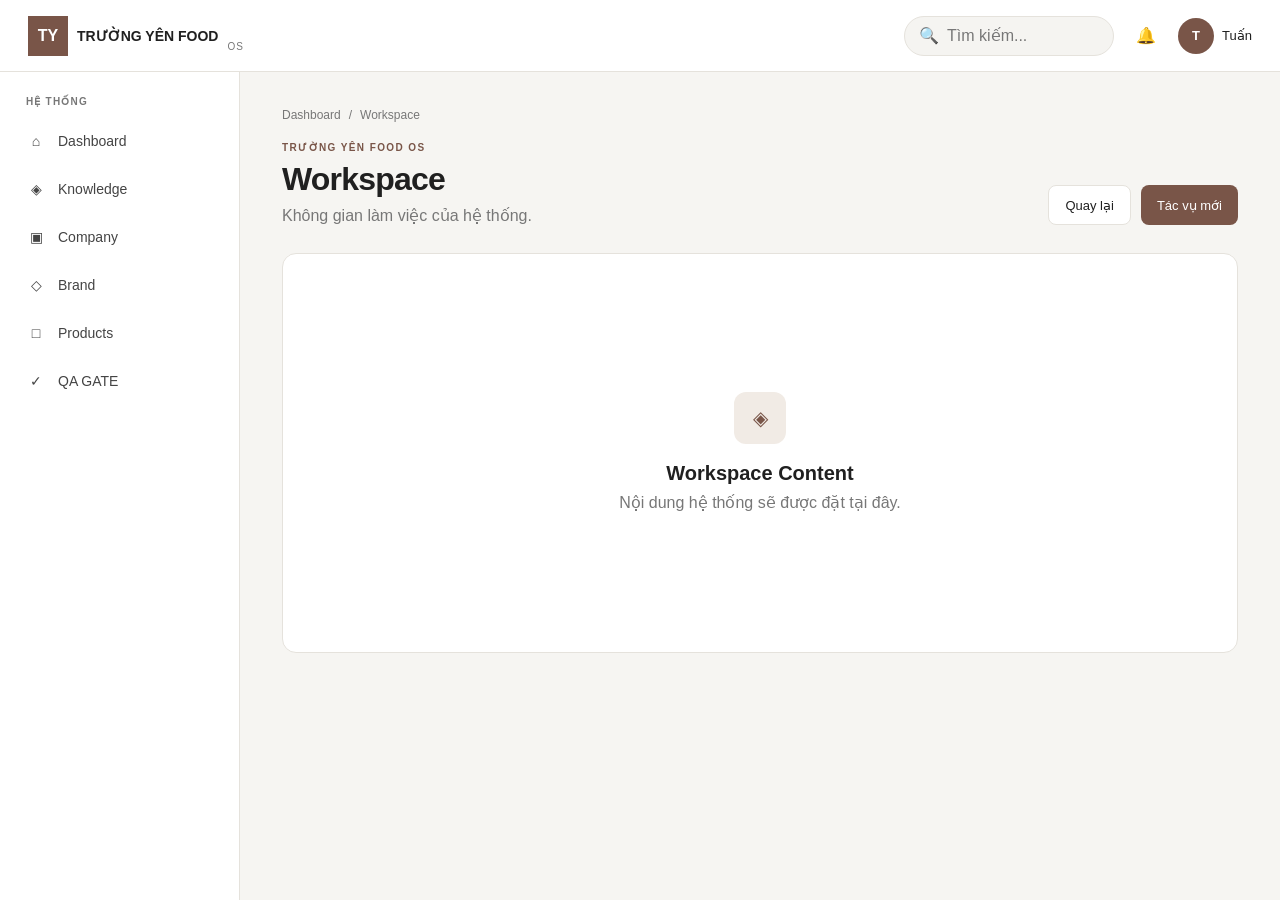
==== app/layouts/workspace.html @ 5e29349e "feat: establish TRUONG YEN FOOD OS workspace v1" ====
<!DOCTYPE html>
<html lang="vi">

<head>

    <meta charset="UTF-8">

    <meta
        name="viewport"
        content="width=device-width, initial-scale=1.0"
    >

    <title>Workspace — TRƯỜNG YÊN FOOD OS</title>

    <link rel="stylesheet" href="../app.css">
    <link rel="stylesheet" href="../components/workspace.css">

</head>


<body>

    <div class="workspace-shell">


        <!-- =========================================
             HEADER
             ========================================= -->

        <header class="workspace-header">

            <a
                href="../index.html"
                class="workspace-brand"
            >

                <span class="workspace-brand-mark">
                    TY
                </span>

                <span class="workspace-brand-name">
                    TRƯỜNG YÊN FOOD
                </span>

                <span class="workspace-brand-os">
                    OS
                </span>

            </a>


            <div class="workspace-header-actions">

                <button
                    class="workspace-search"
                    type="button"
                >
                    🔍
                    <span>Tìm kiếm...</span>
                </button>


                <button
                    class="workspace-notification"
                    type="button"
                    aria-label="Thông báo"
                >
                    🔔
                </button>


                <div class="workspace-user">

                    <span class="workspace-avatar">
                        T
                    </span>

                    <span>
                        Tuấn
                    </span>

                </div>

            </div>

        </header>



        <!-- =========================================
             BODY
             ========================================= -->

        <div class="workspace-body">


            <!-- =====================================
                 SIDEBAR
                 ===================================== -->

            <aside class="workspace-sidebar">

                <div class="workspace-sidebar-title">
                    HỆ THỐNG
                </div>


                <!-- DASHBOARD -->

                <a
                    href="../index.html"
                    class="workspace-nav-item"
                >

                    <span>
                        ⌂
                    </span>

                    <span>
                        Dashboard
                    </span>

                </a>


                <!-- KNOWLEDGE -->

                <a
                    href="knowledge.html"
                    class="workspace-nav-item"
                >

                    <span>
                        ◈
                    </span>

                    <span>
                        Knowledge
                    </span>

                </a>


                <!-- COMPANY -->

                <a
                    href="company.html"
                    class="workspace-nav-item"
                >

                    <span>
                        ▣
                    </span>

                    <span>
                        Company
                    </span>

                </a>


                <!-- BRAND -->

                <a
                    href="brand.html"
                    class="workspace-nav-item"
                >

                    <span>
                        ◇
                    </span>

                    <span>
                        Brand
                    </span>

                </a>


                <!-- PRODUCTS -->

                <a
                    href="products.html"
                    class="workspace-nav-item"
                >

                    <span>
                        □
                    </span>

                    <span>
                        Products
                    </span>

                </a>


                <!-- QA GATE -->

                <a
                    href="qa.html"
                    class="workspace-nav-item"
                >

                    <span>
                        ✓
                    </span>

                    <span>
                        QA GATE
                    </span>

                </a>


            </aside>



            <!-- =====================================
                 MAIN
                 ===================================== -->

            <main class="workspace-main">

                <div class="workspace-container">


                    <!-- =================================
                         BREADCRUMB
                         ================================= -->

                    <div class="workspace-breadcrumb">

                        <a
                            href="../index.html"
                        >
                            Dashboard
                        </a>

                        <span>
                            /
                        </span>

                        <span>
                            Workspace
                        </span>

                    </div>



                    <!-- =================================
                         PAGE HEADER
                         ================================= -->

                    <header class="workspace-page-header">

                        <div>

                            <span class="workspace-eyebrow">
                                TRƯỜNG YÊN FOOD OS
                            </span>


                            <h1>
                                Workspace
                            </h1>


                            <p>
                                Không gian làm việc của hệ thống.
                            </p>

                        </div>


                        <div class="workspace-actions">

                            <button
                                class="workspace-action secondary"
                                type="button"
                            >
                                Quay lại
                            </button>


                            <button
                                class="workspace-action primary"
                                type="button"
                            >
                                Tác vụ mới
                            </button>

                        </div>

                    </header>



                    <!-- =================================
                         CONTENT
                         ================================= -->

                    <section class="workspace-content">

                        <div class="workspace-placeholder">

                            <span class="workspace-placeholder-icon">
                                ◈
                            </span>


                            <h2>
                                Workspace Content
                            </h2>


                            <p>
                                Nội dung hệ thống sẽ được đặt tại đây.
                            </p>

                        </div>

                    </section>


                </div>

            </main>


        </div>

    </div>


</body>

</html>
---- app/app.css ----
:root {
    --brand: #795548;
    --brand-dark: #5d4037;

    --background: #f6f5f2;
    --surface: #ffffff;

    --text: #202020;
    --muted: #777777;

    --border: #e5e2dc;

    --sidebar-width: 240px;
    --header-height: 72px;
}

* {
    box-sizing: border-box;
}

html,
body {
    margin: 0;
    padding: 0;
    width: 100%;
    min-height: 100%;
    font-family:
        Inter,
        "Segoe UI",
        Arial,
        sans-serif;
    color: var(--text);
    background: var(--background);
}

button,
a {
    font: inherit;
}

button {
    border: 0;
    background: none;
}

a {
    text-decoration: none;
    color: inherit;
}


/* APP */

.app-shell {
    min-height: 100vh;
}


/* HEADER */

.app-header {
    height: var(--header-height);

    display: flex;
    align-items: center;

    padding: 0 28px;

    background: var(--surface);
    border-bottom: 1px solid var(--border);

    position: sticky;
    top: 0;
    z-index: 10;
}


/* BRAND */

.brand {
    width: 280px;

    display: flex;
    align-items: center;
    gap: 12px;
}

.brand-mark {
    width: 40px;
    height: 40px;

    display: grid;
    place-items: center;

    background: var(--brand);
    color: white;

    font-weight: 700;
    letter-spacing: -1px;
}

.brand-text {
    display: flex;
    flex-direction: column;

    line-height: 1.1;
}

.brand-text strong {
    font-size: 14px;
}

.brand-text span {
    font-size: 11px;
    color: var(--muted);
    letter-spacing: 2px;
}


/* TOP NAVIGATION */

.top-navigation {
    display: flex;
    align-items: center;
    gap: 30px;

    flex: 1;
}

.top-navigation a {
    font-size: 14px;
    color: #444;

    padding: 26px 0;
}

.top-navigation a:hover {
    color: var(--brand);
}


/* HEADER ACTIONS */

.header-actions {
    display: flex;
    align-items: center;
    gap: 12px;
}

.search-button {
    height: 40px;
    min-width: 210px;

    display: flex;
    align-items: center;
    gap: 8px;

    padding: 0 14px;

    background: #f5f4f1;
    border: 1px solid var(--border);
    border-radius: 20px;

    color: var(--muted);

    cursor: pointer;
}

.icon-button {
    width: 40px;
    height: 40px;

    cursor: pointer;
}

.user-button {
    display: flex;
    align-items: center;
    gap: 8px;

    cursor: pointer;
}

.avatar {
    width: 36px;
    height: 36px;

    display: grid;
    place-items: center;

    border-radius: 50%;

    background: var(--brand);
    color: white;

    font-weight: 600;
}


/* BODY */

.app-body {
    display: flex;
    min-height: calc(100vh - var(--header-height));
}


/* SIDEBAR */

.sidebar {
    width: var(--sidebar-width);

    flex-shrink: 0;

    background: var(--surface);

    border-right: 1px solid var(--border);

    padding: 24px 14px;
}

.sidebar-title {
    padding: 0 12px 12px;

    font-size: 10px;
    font-weight: 700;

    color: var(--muted);

    letter-spacing: 1.2px;
}

.sidebar-item {
    display: flex;
    align-items: center;
    gap: 12px;

    height: 44px;

    padding: 0 12px;

    margin-bottom: 4px;

    border-radius: 8px;

    font-size: 14px;

    color: #444;

    transition: 0.15s ease;
}

.sidebar-item span:first-child {
    width: 20px;
    text-align: center;
}

.sidebar-item:hover {
    background: #f4f1ed;
}

.sidebar-item.active {
    background: var(--brand);
    color: white;
}


/* MAIN */

.main-content {
    flex: 1;

    min-width: 0;

    padding: 36px 42px;
}

.workspace {
    max-width: 1280px;
    margin: 0 auto;
}

.workspace-breadcrumb {
    display: flex;
    gap: 8px;

    margin-bottom: 20px;

    font-size: 12px;
    color: var(--muted);
}

.workspace-heading {
    margin-bottom: 28px;
}

.workspace-heading h1 {
    margin: 0 0 8px;

    font-size: 32px;
    font-weight: 600;
    letter-spacing: -0.8px;
}

.workspace-heading p {
    margin: 0;

    color: var(--muted);
}


/* WELCOME */

.welcome-card {
    min-height: 280px;

    display: flex;
    align-items: center;

    padding: 48px;

    background:
        linear-gradient(
            135deg,
            #f1ebe4,
            #ffffff
        );

    border: 1px solid var(--border);
    border-radius: 18px;
}

.eyebrow {
    font-size: 11px;
    font-weight: 700;

    letter-spacing: 1.4px;

    color: var(--brand);
}

.welcome-card h2 {
    margin: 16px 0;

    font-size: 36px;
    line-height: 1.15;

    font-weight: 600;

    letter-spacing: -1px;
}

.welcome-card p {
    max-width: 580px;

    margin: 0;

    color: var(--muted);

    line-height: 1.6;
}


/* PLACEHOLDER */

.placeholder-section {
    margin-top: 24px;

    padding: 28px;

    background: var(--surface);

    border: 1px solid var(--border);
    border-radius: 14px;
}

.placeholder-section h2 {
    margin-top: 0;
}

.placeholder-section p {
    color: var(--muted);
}


/* RESPONSIVE */

@media (max-width: 900px) {

    .top-navigation {
        display: none;
    }

    .brand {
        width: auto;
        flex: 1;
    }

    .search-button {
        min-width: 40px;
        width: 40px;
        padding: 0;
        justify-content: center;
    }

    .search-button span {
        display: none;
    }

    .sidebar {
        width: 72px;
    }

    .sidebar-title {
        display: none;
    }

    .sidebar-item {
        justify-content: center;
    }

    .sidebar-item span:last-child {
        display: none;
    }

    .main-content {
        padding: 28px 20px;
    }
}


@media (max-width: 600px) {

    .app-header {
        padding: 0 16px;
    }

    .user-button > span:last-child {
        display: none;
    }

    .sidebar {
        display: none;
    }

    .main-content {
        padding: 20px 16px;
    }

    .welcome-card {
        padding: 28px;
    }

    .welcome-card h2 {
        font-size: 28px;
    }
}
/* DASHBOARD */

.section-eyebrow {
    display: block;

    margin-bottom: 6px;

    font-size: 10px;
    font-weight: 700;

    letter-spacing: 1.4px;

    color: var(--brand);
}

.section-heading {
    display: flex;
    align-items: end;
    justify-content: space-between;

    margin-bottom: 18px;
}

.section-heading h2,
.panel-heading h2 {
    margin: 0;

    font-size: 20px;
    font-weight: 600;
}

.section-note {
    font-size: 12px;
    color: var(--muted);
}


/* QUICK ACCESS */

.quick-access {
    margin-top: 32px;
}

.quick-grid {
    display: grid;

    grid-template-columns: repeat(4, 1fr);

    gap: 14px;
}

.quick-card {
    min-height: 140px;

    display: flex;
    flex-direction: column;

    padding: 22px;

    background: var(--surface);

    border: 1px solid var(--border);
    border-radius: 14px;

    transition:
        transform 0.15s ease,
        box-shadow 0.15s ease,
        border-color 0.15s ease;
}

.quick-card:hover {
    transform: translateY(-2px);

    border-color: var(--brand);

    box-shadow: 0 8px 24px rgba(0, 0, 0, 0.06);
}

.quick-icon {
    width: 34px;
    height: 34px;

    display: grid;
    place-items: center;

    margin-bottom: 18px;

    background: #f1ebe5;

    border-radius: 9px;

    color: var(--brand);
}

.quick-card strong {
    margin-bottom: 6px;

    font-size: 15px;
}

.quick-card > span:last-child {
    font-size: 12px;
    color: var(--muted);
}


/* DASHBOARD GRID */

.dashboard-grid {
    display: grid;

    grid-template-columns: 1fr 1fr;

    gap: 18px;

    margin-top: 32px;
}

.dashboard-panel {
    padding: 24px;

    background: var(--surface);

    border: 1px solid var(--border);
    border-radius: 14px;
}

.panel-heading {
    margin-bottom: 20px;
}


/* STATUS */

.status-row {
    display: flex;
    align-items: center;
    justify-content: space-between;

    padding: 13px 0;

    border-bottom: 1px solid var(--border);

    font-size: 13px;
}

.status-row:last-child {
    border-bottom: 0;
}

.status {
    position: relative;

    padding-left: 14px;

    font-size: 11px;
    font-weight: 600;
}

.status::before {
    content: "";

    position: absolute;

    left: 0;
    top: 50%;

    width: 6px;
    height: 6px;

    transform: translateY(-50%);

    border-radius: 50%;

    background: currentColor;
}

.healthy {
    color: #4d7c59;
}

.review {
    color: #a06b36;
}


/* ACTIVITY */

.activity-list {
    display: flex;
    flex-direction: column;
}

.activity-item {
    display: flex;
    flex-direction: column;
    gap: 5px;

    padding: 13px 0;

    border-bottom: 1px solid var(--border);
}

.activity-item:last-child {
    border-bottom: 0;
}

.activity-item strong {
    font-size: 13px;
}

.activity-item span {
    font-size: 12px;
    color: var(--muted);
}


/* MODULES */

.modules-section {
    margin-top: 32px;
}

.module-grid {
    display: grid;

    grid-template-columns: repeat(4, 1fr);

    gap: 12px;
}

.module-card {
    display: flex;
    flex-direction: column;
    gap: 5px;

    padding: 18px;

    background: var(--surface);

    border: 1px solid var(--border);
    border-radius: 12px;

    transition: 0.15s ease;
}

.module-card:hover {
    border-color: var(--brand);
}

.module-card strong {
    font-size: 13px;
}

.module-card span {
    font-size: 11px;
    color: var(--muted);
}


/* DASHBOARD RESPONSIVE */

@media (max-width: 1000px) {

    .quick-grid {
        grid-template-columns: repeat(2, 1fr);
    }

    .module-grid {
        grid-template-columns: repeat(2, 1fr);
    }
}

@media (max-width: 700px) {

    .dashboard-grid {
        grid-template-columns: 1fr;
    }

    .quick-grid {
        grid-template-columns: 1fr;
    }

    .module-grid {
        grid-template-columns: 1fr 1fr;
    }
}
---- app/components/workspace.css ----
/* =========================================
   TRƯỜNG YÊN FOOD OS
   WORKSPACE SHELL
   ========================================= */

.workspace-shell {
    min-height: 100vh;
    background: var(--background);
}


/* HEADER */

.workspace-header {
    height: var(--header-height);

    display: flex;
    align-items: center;
    justify-content: space-between;

    padding: 0 28px;

    background: var(--surface);

    border-bottom: 1px solid var(--border);

    position: sticky;
    top: 0;

    z-index: 20;
}


/* BRAND */

.workspace-brand {
    display: flex;
    align-items: center;
    gap: 9px;

    color: var(--text);
}

.workspace-brand-mark {
    width: 40px;
    height: 40px;

    display: grid;
    place-items: center;

    background: var(--brand);

    color: white;

    font-weight: 700;
}

.workspace-brand-name {
    font-size: 14px;
    font-weight: 700;
}

.workspace-brand-os {
    align-self: flex-end;

    margin-bottom: 4px;

    font-size: 10px;
    letter-spacing: 1px;

    color: var(--muted);
}


/* HEADER ACTIONS */

.workspace-header-actions {
    display: flex;
    align-items: center;

    gap: 12px;
}

.workspace-search {
    height: 40px;
    min-width: 210px;

    display: flex;
    align-items: center;
    gap: 8px;

    padding: 0 14px;

    background: #f5f4f1;

    border: 1px solid var(--border);

    border-radius: 20px;

    color: var(--muted);

    cursor: pointer;
}

.workspace-notification {
    width: 40px;
    height: 40px;

    cursor: pointer;
}

.workspace-user {
    display: flex;
    align-items: center;
    gap: 8px;

    font-size: 13px;
}

.workspace-avatar {
    width: 36px;
    height: 36px;

    display: grid;
    place-items: center;

    border-radius: 50%;

    background: var(--brand);

    color: white;

    font-weight: 600;
}


/* BODY */

.workspace-body {
    display: flex;

    min-height:
        calc(100vh - var(--header-height));
}


/* SIDEBAR */

.workspace-sidebar {
    width: var(--sidebar-width);

    flex-shrink: 0;

    padding: 24px 14px;

    background: var(--surface);

    border-right: 1px solid var(--border);
}

.workspace-sidebar-title {
    padding: 0 12px 12px;

    font-size: 10px;
    font-weight: 700;

    letter-spacing: 1.2px;

    color: var(--muted);
}

.workspace-nav-item {
    height: 44px;

    display: flex;
    align-items: center;

    gap: 12px;

    padding: 0 12px;

    margin-bottom: 4px;

    border-radius: 8px;

    font-size: 14px;

    color: #444;

    transition: 0.15s ease;
}

.workspace-nav-item span:first-child {
    width: 20px;

    text-align: center;
}

.workspace-nav-item:hover {
    background: #f4f1ed;
}

.workspace-nav-item.active {
    background: var(--brand);

    color: white;
}


/* MAIN */

.workspace-main {
    flex: 1;

    min-width: 0;

    padding: 36px 42px;
}

.workspace-container {
    max-width: 1280px;

    margin: 0 auto;
}


/* BREADCRUMB */

.workspace-breadcrumb {
    display: flex;
    align-items: center;

    gap: 8px;

    margin-bottom: 20px;

    font-size: 12px;

    color: var(--muted);
}

.workspace-breadcrumb a:hover {
    color: var(--brand);
}


/* PAGE HEADER */

.workspace-page-header {
    display: flex;
    align-items: flex-end;
    justify-content: space-between;

    gap: 30px;

    margin-bottom: 28px;
}

.workspace-eyebrow {
    display: block;

    margin-bottom: 8px;

    font-size: 10px;
    font-weight: 700;

    letter-spacing: 1.4px;

    color: var(--brand);
}

.workspace-page-header h1 {
    margin: 0 0 8px;

    font-size: 32px;
    font-weight: 600;

    letter-spacing: -0.8px;
}

.workspace-page-header p {
    margin: 0;

    color: var(--muted);
}


/* ACTIONS */

.workspace-actions {
    display: flex;

    gap: 10px;
}

.workspace-action {
    height: 40px;

    padding: 0 16px;

    border-radius: 8px;

    font-size: 13px;

    cursor: pointer;
}

.workspace-action.secondary {
    background: var(--surface);

    border: 1px solid var(--border);

    color: var(--text);
}

.workspace-action.primary {
    background: var(--brand);

    color: white;
}

.workspace-action:hover {
    opacity: 0.9;
}


/* CONTENT */

.workspace-content {
    min-height: 400px;

    padding: 28px;

    background: var(--surface);

    border: 1px solid var(--border);

    border-radius: 14px;
}

.workspace-placeholder {
    min-height: 340px;

    display: flex;
    flex-direction: column;

    align-items: center;
    justify-content: center;

    text-align: center;
}

.workspace-placeholder-icon {
    width: 52px;
    height: 52px;

    display: grid;
    place-items: center;

    margin-bottom: 18px;

    background: #f1ebe5;

    border-radius: 12px;

    color: var(--brand);

    font-size: 20px;
}

.workspace-placeholder h2 {
    margin: 0 0 8px;

    font-size: 20px;
}

.workspace-placeholder p {
    margin: 0;

    color: var(--muted);
}


/* RESPONSIVE */

@media (max-width: 900px) {

    .workspace-sidebar {
        width: 72px;
    }

    .workspace-sidebar-title {
        display: none;
    }

    .workspace-nav-item {
        justify-content: center;
    }

    .workspace-nav-item span:last-child {
        display: none;
    }

    .workspace-main {
        padding: 28px 20px;
    }
}


@media (max-width: 700px) {

    .workspace-header {
        padding: 0 16px;
    }

    .workspace-search {
        min-width: 40px;
        width: 40px;

        padding: 0;

        justify-content: center;
    }

    .workspace-search span {
        display: none;
    }

    .workspace-page-header {
        align-items: flex-start;

        flex-direction: column;
    }

    .workspace-sidebar {
        display: none;
    }

    .workspace-main {
        padding: 20px 16px;
    }

    .workspace-content {
        padding: 20px;
    }
}
/* =========================================
   KNOWLEDGE WORKSPACE
   ========================================= */

.knowledge-overview {
    display: flex;
    flex-direction: column;
    gap: 34px;
}


/* INTRO */

.knowledge-intro {
    max-width: 760px;
}

.knowledge-intro h2 {
    margin: 0 0 10px;

    font-size: 26px;
    font-weight: 600;

    letter-spacing: -0.5px;
}

.knowledge-intro p {
    margin: 0;

    color: var(--muted);

    line-height: 1.7;
}


/* SEARCH */

.knowledge-search {
    height: 48px;

    display: flex;
    align-items: center;

    gap: 10px;

    padding: 0 14px;

    background: #f8f7f4;

    border: 1px solid var(--border);

    border-radius: 10px;
}

.knowledge-search-icon {
    font-size: 15px;
}

.knowledge-search input {
    flex: 1;

    min-width: 0;

    border: 0;
    outline: 0;

    background: transparent;

    font-family: inherit;
    font-size: 14px;

    color: var(--text);
}

.knowledge-search input::placeholder {
    color: var(--muted);
}

.knowledge-search-shortcut {
    padding: 4px 7px;

    border: 1px solid var(--border);

    border-radius: 5px;

    background: white;

    color: var(--muted);

    font-size: 10px;
}


/* SECTION */

.knowledge-section {
    display: flex;
    flex-direction: column;

    gap: 16px;
}

.knowledge-section-heading {
    display: flex;
    align-items: center;
    justify-content: space-between;
}

.section-eyebrow {
    display: block;

    margin-bottom: 5px;

    font-size: 9px;
    font-weight: 700;

    letter-spacing: 1.2px;

    color: var(--brand);
}

.knowledge-section-heading h3 {
    margin: 0;

    font-size: 18px;
    font-weight: 600;
}


/* CORE KNOWLEDGE GRID */

.knowledge-grid {
    display: grid;

    grid-template-columns:
        repeat(4, minmax(0, 1fr));

    gap: 12px;
}

.knowledge-card {
    min-height: 150px;

    display: flex;
    flex-direction: column;

    padding: 20px;

    background: var(--surface);

    border: 1px solid var(--border);

    border-radius: 12px;

    color: var(--text);

    transition:
        transform 0.15s ease,
        border-color 0.15s ease,
        box-shadow 0.15s ease;
}

.knowledge-card:hover {
    transform: translateY(-2px);

    border-color: var(--brand);

    box-shadow:
        0 8px 24px rgba(0, 0, 0, 0.06);
}

.knowledge-card-icon {
    width: 38px;
    height: 38px;

    display: grid;
    place-items: center;

    margin-bottom: 18px;

    border-radius: 9px;

    background: #f2ece6;

    color: var(--brand);

    font-size: 16px;
}

.knowledge-card strong {
    margin-bottom: 7px;

    font-size: 14px;
}

.knowledge-card > span:last-child {
    color: var(--muted);

    font-size: 12px;

    line-height: 1.5;
}


/* SYSTEM KNOWLEDGE */

.knowledge-list {
    display: grid;

    grid-template-columns:
        repeat(3, minmax(0, 1fr));

    gap: 12px;
}

.knowledge-list-item {
    display: flex;
    flex-direction: column;

    gap: 7px;

    padding: 18px 20px;

    background: var(--surface);

    border: 1px solid var(--border);

    border-radius: 10px;

    color: var(--text);

    transition:
        border-color 0.15s ease,
        background 0.15s ease;
}

.knowledge-list-item:hover {
    border-color: var(--brand);

    background: #fcfaf8;
}

.knowledge-list-item strong {
    font-size: 13px;
}

.knowledge-list-item span {
    color: var(--muted);

    font-size: 11px;

    line-height: 1.5;
}


/* RESPONSIVE */

@media (max-width: 1000px) {

    .knowledge-grid {
        grid-template-columns:
            repeat(2, minmax(0, 1fr));
    }

    .knowledge-list {
        grid-template-columns:
            1fr;
    }
}


@media (max-width: 600px) {

    .knowledge-grid {
        grid-template-columns:
            1fr;
    }

    .knowledge-intro h2 {
        font-size: 22px;
    }

    .knowledge-search-shortcut {
        display: none;
    }

}
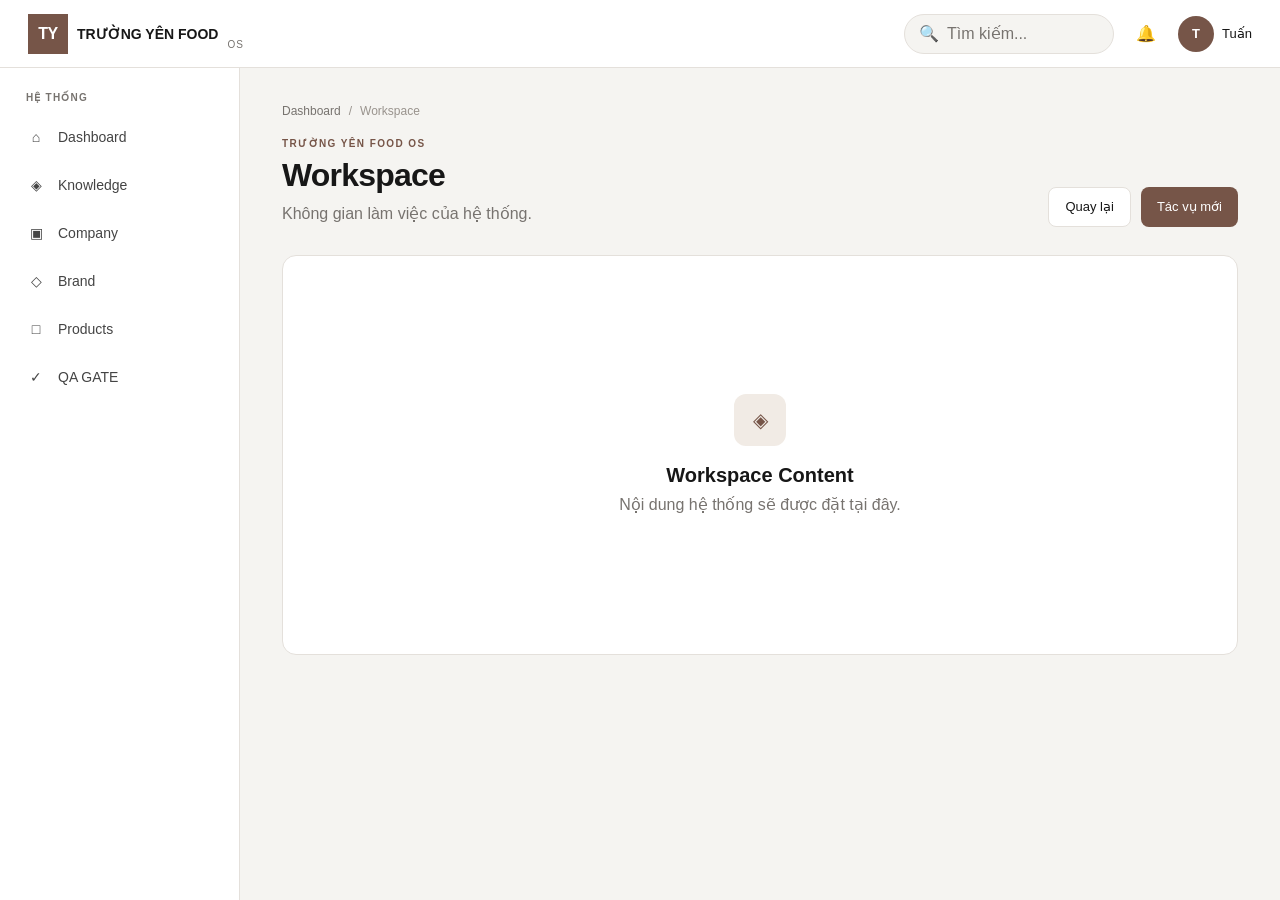
==== commit eb55739d: "feat: add navigation context v1" ====
--- a/app/layouts/workspace.html
+++ b/app/layouts/workspace.html
@@ -32,6 +32,7 @@
             <a
                 href="../index.html"
                 class="workspace-brand"
+                data-nav-home
             >
 
                 <span class="workspace-brand-mark">
@@ -54,9 +55,15 @@
                 <button
                     class="workspace-search"
                     type="button"
-                >
+                    aria-label="Tìm kiếm"
+                >
+
                     🔍
-                    <span>Tìm kiếm...</span>
+
+                    <span>
+                        Tìm kiếm...
+                    </span>
+
                 </button>
 
 
@@ -65,7 +72,9 @@
                     type="button"
                     aria-label="Thông báo"
                 >
+
                     🔔
+
                 </button>
 
 
@@ -98,7 +107,10 @@
                  SIDEBAR
                  ===================================== -->
 
-            <aside class="workspace-sidebar">
+            <aside
+                class="workspace-sidebar"
+                aria-label="Điều hướng hệ thống"
+            >
 
                 <div class="workspace-sidebar-title">
                     HỆ THỐNG
@@ -110,6 +122,7 @@
                 <a
                     href="../index.html"
                     class="workspace-nav-item"
+                    data-workspace="dashboard"
                 >
 
                     <span>
@@ -128,6 +141,7 @@
                 <a
                     href="knowledge.html"
                     class="workspace-nav-item"
+                    data-workspace="knowledge"
                 >
 
                     <span>
@@ -146,6 +160,7 @@
                 <a
                     href="company.html"
                     class="workspace-nav-item"
+                    data-workspace="company"
                 >
 
                     <span>
@@ -164,6 +179,7 @@
                 <a
                     href="brand.html"
                     class="workspace-nav-item"
+                    data-workspace="brand"
                 >
 
                     <span>
@@ -182,6 +198,7 @@
                 <a
                     href="products.html"
                     class="workspace-nav-item"
+                    data-workspace="products"
                 >
 
                     <span>
@@ -200,6 +217,7 @@
                 <a
                     href="qa.html"
                     class="workspace-nav-item"
+                    data-workspace="qa"
                 >
 
                     <span>
@@ -230,10 +248,14 @@
                          BREADCRUMB
                          ================================= -->
 
-                    <div class="workspace-breadcrumb">
+                    <nav
+                        class="workspace-breadcrumb"
+                        aria-label="Breadcrumb"
+                    >
 
                         <a
                             href="../index.html"
+                            data-nav-home
                         >
                             Dashboard
                         </a>
@@ -242,11 +264,14 @@
                             /
                         </span>
 
-                        <span>
+                        <span
+                            class="workspace-breadcrumb-current"
+                            data-breadcrumb-current
+                        >
                             Workspace
                         </span>
 
-                    </div>
+                    </nav>
 
 
 
@@ -263,12 +288,16 @@
                             </span>
 
 
-                            <h1>
+                            <h1
+                                data-workspace-title
+                            >
                                 Workspace
                             </h1>
 
 
-                            <p>
+                            <p
+                                data-workspace-description
+                            >
                                 Không gian làm việc của hệ thống.
                             </p>
 
@@ -276,10 +305,12 @@
 
 
                         <div class="workspace-actions">
+
 
                             <button
                                 class="workspace-action secondary"
                                 type="button"
+                                data-nav-back
                             >
                                 Quay lại
                             </button>
@@ -288,10 +319,12 @@
                             <button
                                 class="workspace-action primary"
                                 type="button"
+                                data-new-task
                             >
                                 Tác vụ mới
                             </button>
 
+
                         </div>
 
                     </header>
@@ -302,7 +335,10 @@
                          CONTENT
                          ================================= -->
 
-                    <section class="workspace-content">
+                    <section
+                        class="workspace-content"
+                        data-workspace-content
+                    >
 
                         <div class="workspace-placeholder">
 
--- a/app/app.css
+++ b/app/app.css
@@ -1,40 +1,89 @@
 :root {
-    --brand: #795548;
-    --brand-dark: #5d4037;
-
-    --background: #f6f5f2;
+    /* =====================================================
+       TRƯỜNG YÊN FOOD OS
+       EXPERIENCE UI v1.2
+       ===================================================== */
+
+    --brand: #765548;
+    --brand-dark: #5b4035;
+    --brand-soft: #eee6df;
+    --brand-pale: #f6f1ec;
+
+    --background: #f5f4f1;
     --surface: #ffffff;
-
-    --text: #202020;
-    --muted: #777777;
-
-    --border: #e5e2dc;
+    --surface-soft: #faf9f7;
+
+    --text: #171717;
+    --text-secondary: #3f3f3f;
+    --muted: #77736f;
+    --muted-light: #99938d;
+
+    --border: #e4e0db;
+    --border-soft: #ece8e3;
+
+    --success: #52735c;
+    --warning: #a16f3b;
+    --danger: #9a5148;
 
     --sidebar-width: 240px;
-    --header-height: 72px;
-}
+    --header-height: 68px;
+
+    --radius-sm: 8px;
+    --radius-md: 12px;
+    --radius-lg: 16px;
+    --radius-xl: 20px;
+
+    --shadow-sm:
+        0 1px 2px rgba(35, 29, 24, 0.03);
+
+    --shadow-md:
+        0 8px 24px rgba(35, 29, 24, 0.06);
+
+    --shadow-lg:
+        0 18px 45px rgba(35, 29, 24, 0.08);
+
+    --transition:
+        180ms cubic-bezier(0.2, 0.65, 0.3, 1);
+}
+
+
+/* =====================================================
+   RESET
+   ===================================================== */
 
 * {
     box-sizing: border-box;
 }
 
-html,
+html {
+    width: 100%;
+    min-height: 100%;
+    scroll-behavior: smooth;
+}
+
 body {
     margin: 0;
     padding: 0;
     width: 100%;
     min-height: 100%;
+
     font-family:
         Inter,
         "Segoe UI",
         Arial,
         sans-serif;
+
     color: var(--text);
     background: var(--background);
+
+    -webkit-font-smoothing: antialiased;
+    text-rendering: optimizeLegibility;
 }
 
 button,
-a {
+input,
+textarea,
+select {
     font: inherit;
 }
 
@@ -44,112 +93,194 @@
 }
 
 a {
+    color: inherit;
     text-decoration: none;
-    color: inherit;
-}
-
-
-/* APP */
+}
+
+button,
+a {
+    -webkit-tap-highlight-color: transparent;
+}
+
+
+/* =====================================================
+   FOCUS
+   ===================================================== */
+
+:focus-visible {
+    outline: 2px solid var(--brand);
+    outline-offset: 3px;
+}
+
+
+/* =====================================================
+   APP
+   ===================================================== */
 
 .app-shell {
     min-height: 100vh;
-}
-
-
-/* HEADER */
+    background: var(--background);
+}
+
+
+/* =====================================================
+   HEADER
+   ===================================================== */
 
 .app-header {
-    height: var(--header-height);
-
-    display: flex;
-    align-items: center;
-
-    padding: 0 28px;
-
-    background: var(--surface);
-    border-bottom: 1px solid var(--border);
-
     position: sticky;
     top: 0;
-    z-index: 10;
-}
-
-
-/* BRAND */
+    z-index: 100;
+
+    height: var(--header-height);
+
+    display: flex;
+    align-items: center;
+
+    padding: 0 28px;
+
+    background: rgba(255, 255, 255, 0.96);
+    border-bottom: 1px solid var(--border);
+
+    backdrop-filter: blur(12px);
+    -webkit-backdrop-filter: blur(12px);
+}
+
+
+/* =====================================================
+   BRAND
+   ===================================================== */
 
 .brand {
-    width: 280px;
+    width: 270px;
 
     display: flex;
     align-items: center;
-    gap: 12px;
+    gap: 11px;
+
+    flex-shrink: 0;
 }
 
 .brand-mark {
-    width: 40px;
-    height: 40px;
+    width: 38px;
+    height: 38px;
 
     display: grid;
     place-items: center;
 
     background: var(--brand);
-    color: white;
-
+    color: #ffffff;
+
+    border-radius: 2px;
+
+    font-size: 13px;
     font-weight: 700;
-    letter-spacing: -1px;
+    letter-spacing: -0.7px;
+
+    box-shadow:
+        0 2px 6px rgba(70, 47, 38, 0.12);
 }
 
 .brand-text {
     display: flex;
     flex-direction: column;
 
-    line-height: 1.1;
+    line-height: 1.05;
 }
 
 .brand-text strong {
-    font-size: 14px;
+    font-size: 13px;
+    font-weight: 700;
+    letter-spacing: -0.1px;
 }
 
 .brand-text span {
-    font-size: 11px;
+    margin-top: 4px;
+
+    font-size: 9px;
+    font-weight: 500;
+
     color: var(--muted);
+
     letter-spacing: 2px;
 }
 
 
-/* TOP NAVIGATION */
+/* =====================================================
+   TOP NAVIGATION
+   ===================================================== */
 
 .top-navigation {
+    flex: 1;
+
     display: flex;
     align-items: center;
-    gap: 30px;
-
-    flex: 1;
+    gap: 28px;
+
+    height: 100%;
 }
 
 .top-navigation a {
-    font-size: 14px;
-    color: #444;
-
-    padding: 26px 0;
+    position: relative;
+
+    display: flex;
+    align-items: center;
+
+    height: 100%;
+
+    font-size: 12px;
+    font-weight: 500;
+
+    color: var(--text-secondary);
+
+    transition:
+        color var(--transition);
+}
+
+.top-navigation a::after {
+    content: "";
+
+    position: absolute;
+
+    left: 0;
+    right: 0;
+    bottom: 0;
+
+    height: 2px;
+
+    background: var(--brand);
+
+    transform: scaleX(0);
+    transform-origin: center;
+
+    transition:
+        transform var(--transition);
 }
 
 .top-navigation a:hover {
     color: var(--brand);
 }
 
-
-/* HEADER ACTIONS */
+.top-navigation a:hover::after {
+    transform: scaleX(1);
+}
+
+
+/* =====================================================
+   HEADER ACTIONS
+   ===================================================== */
 
 .header-actions {
     display: flex;
     align-items: center;
-    gap: 12px;
+    gap: 10px;
+
+    flex-shrink: 0;
 }
 
 .search-button {
-    height: 40px;
-    min-width: 210px;
+    height: 38px;
+    min-width: 190px;
 
     display: flex;
     align-items: center;
@@ -157,20 +288,50 @@
 
     padding: 0 14px;
 
-    background: #f5f4f1;
+    background: var(--surface-soft);
     border: 1px solid var(--border);
     border-radius: 20px;
 
     color: var(--muted);
 
+    font-size: 12px;
+
     cursor: pointer;
+
+    transition:
+        border-color var(--transition),
+        background var(--transition),
+        box-shadow var(--transition);
+}
+
+.search-button:hover {
+    background: #ffffff;
+    border-color: #d7d0c9;
+
+    box-shadow: var(--shadow-sm);
 }
 
 .icon-button {
-    width: 40px;
-    height: 40px;
+    width: 38px;
+    height: 38px;
+
+    display: grid;
+    place-items: center;
+
+    color: var(--muted);
+
+    border-radius: 50%;
 
     cursor: pointer;
+
+    transition:
+        background var(--transition),
+        color var(--transition);
+}
+
+.icon-button:hover {
+    background: var(--brand-pale);
+    color: var(--brand);
 }
 
 .user-button {
@@ -178,12 +339,28 @@
     align-items: center;
     gap: 8px;
 
+    padding: 3px 5px 3px 3px;
+
+    color: var(--text-secondary);
+
+    font-size: 12px;
+    font-weight: 500;
+
+    border-radius: 22px;
+
     cursor: pointer;
+
+    transition:
+        background var(--transition);
+}
+
+.user-button:hover {
+    background: var(--brand-pale);
 }
 
 .avatar {
-    width: 36px;
-    height: 36px;
+    width: 34px;
+    height: 34px;
 
     display: grid;
     place-items: center;
@@ -191,13 +368,16 @@
     border-radius: 50%;
 
     background: var(--brand);
-    color: white;
-
-    font-weight: 600;
-}
-
-
-/* BODY */
+    color: #ffffff;
+
+    font-size: 12px;
+    font-weight: 700;
+}
+
+
+/* =====================================================
+   BODY
+   ===================================================== */
 
 .app-body {
     display: flex;
@@ -205,163 +385,269 @@
 }
 
 
-/* SIDEBAR */
+/* =====================================================
+   SIDEBAR
+   ===================================================== */
 
 .sidebar {
     width: var(--sidebar-width);
 
     flex-shrink: 0;
 
-    background: var(--surface);
-
+    padding: 22px 12px;
+
+    background: #ffffff;
     border-right: 1px solid var(--border);
 
-    padding: 24px 14px;
+    position: sticky;
+    top: var(--header-height);
+
+    height: calc(100vh - var(--header-height));
+    overflow-y: auto;
+}
+
+.sidebar-section {
+    width: 100%;
 }
 
 .sidebar-title {
-    padding: 0 12px 12px;
-
-    font-size: 10px;
+    padding: 0 12px 11px;
+
+    font-size: 9px;
     font-weight: 700;
 
+    color: var(--muted-light);
+
+    letter-spacing: 1.4px;
+}
+
+.sidebar-item {
+    position: relative;
+
+    display: flex;
+    align-items: center;
+    gap: 11px;
+
+    height: 42px;
+
+    padding: 0 12px;
+
+    margin-bottom: 3px;
+
+    border-radius: var(--radius-sm);
+
+    color: var(--text-secondary);
+
+    font-size: 12px;
+    font-weight: 500;
+
+    transition:
+        background var(--transition),
+        color var(--transition),
+        transform var(--transition);
+}
+
+.sidebar-item span:first-child {
+    width: 18px;
+
+    display: inline-grid;
+    place-items: center;
+
     color: var(--muted);
 
-    letter-spacing: 1.2px;
-}
-
-.sidebar-item {
-    display: flex;
-    align-items: center;
-    gap: 12px;
-
-    height: 44px;
-
-    padding: 0 12px;
-
-    margin-bottom: 4px;
-
-    border-radius: 8px;
-
-    font-size: 14px;
-
-    color: #444;
-
-    transition: 0.15s ease;
-}
-
-.sidebar-item span:first-child {
-    width: 20px;
-    text-align: center;
+    font-size: 12px;
+
+    transition:
+        color var(--transition);
 }
 
 .sidebar-item:hover {
-    background: #f4f1ed;
+    background: var(--brand-pale);
+    color: var(--brand);
+}
+
+.sidebar-item:hover span:first-child {
+    color: var(--brand);
 }
 
 .sidebar-item.active {
     background: var(--brand);
-    color: white;
-}
-
-
-/* MAIN */
+    color: #ffffff;
+
+    box-shadow:
+        0 4px 12px rgba(118, 85, 72, 0.16);
+}
+
+.sidebar-item.active span:first-child {
+    color: #ffffff;
+}
+
+
+/* =====================================================
+   MAIN
+   ===================================================== */
 
 .main-content {
     flex: 1;
 
     min-width: 0;
 
-    padding: 36px 42px;
+    padding: 34px 42px 60px;
 }
 
 .workspace {
+    width: 100%;
     max-width: 1280px;
+
     margin: 0 auto;
 }
 
+
+/* =====================================================
+   BREADCRUMB
+   ===================================================== */
+
 .workspace-breadcrumb {
     display: flex;
+    align-items: center;
     gap: 8px;
 
-    margin-bottom: 20px;
-
-    font-size: 12px;
+    margin-bottom: 18px;
+
+    font-size: 10px;
     color: var(--muted);
 }
+
+.workspace-breadcrumb span {
+    color: var(--muted-light);
+}
+
+
+/* =====================================================
+   PAGE HEADING
+   ===================================================== */
 
 .workspace-heading {
     margin-bottom: 28px;
 }
 
 .workspace-heading h1 {
-    margin: 0 0 8px;
-
-    font-size: 32px;
-    font-weight: 600;
-    letter-spacing: -0.8px;
+    margin: 0 0 7px;
+
+    font-size: 30px;
+    line-height: 1.15;
+
+    font-weight: 650;
+
+    letter-spacing: -0.9px;
 }
 
 .workspace-heading p {
     margin: 0;
 
     color: var(--muted);
-}
-
-
-/* WELCOME */
+
+    font-size: 13px;
+    line-height: 1.55;
+}
+
+
+/* =====================================================
+   WELCOME / HERO
+   ===================================================== */
 
 .welcome-card {
-    min-height: 280px;
+    position: relative;
+
+    min-height: 260px;
 
     display: flex;
     align-items: center;
 
-    padding: 48px;
+    padding: 46px;
+
+    overflow: hidden;
 
     background:
+        radial-gradient(
+            circle at 90% 15%,
+            rgba(118, 85, 72, 0.08),
+            transparent 34%
+        ),
         linear-gradient(
             135deg,
-            #f1ebe4,
-            #ffffff
+            #f0e9e2 0%,
+            #f8f5f1 48%,
+            #ffffff 100%
         );
 
     border: 1px solid var(--border);
-    border-radius: 18px;
+    border-radius: var(--radius-xl);
+
+    box-shadow: var(--shadow-sm);
+}
+
+.welcome-card::after {
+    content: "";
+
+    position: absolute;
+
+    width: 220px;
+    height: 220px;
+
+    right: -70px;
+    bottom: -90px;
+
+    border: 1px solid rgba(118, 85, 72, 0.08);
+
+    border-radius: 50%;
 }
 
 .eyebrow {
-    font-size: 11px;
-    font-weight: 700;
-
-    letter-spacing: 1.4px;
+    display: inline-block;
+
+    font-size: 9px;
+    font-weight: 750;
+
+    letter-spacing: 1.5px;
 
     color: var(--brand);
 }
 
 .welcome-card h2 {
-    margin: 16px 0;
+    position: relative;
+    z-index: 1;
+
+    margin: 14px 0 14px;
+
+    max-width: 720px;
 
     font-size: 36px;
-    line-height: 1.15;
+    line-height: 1.12;
 
     font-weight: 600;
 
-    letter-spacing: -1px;
+    letter-spacing: -1.3px;
 }
 
 .welcome-card p {
-    max-width: 580px;
+    position: relative;
+    z-index: 1;
+
+    max-width: 620px;
 
     margin: 0;
 
     color: var(--muted);
 
-    line-height: 1.6;
-}
-
-
-/* PLACEHOLDER */
+    font-size: 13px;
+    line-height: 1.65;
+}
+
+
+/* =====================================================
+   PLACEHOLDER
+   ===================================================== */
 
 .placeholder-section {
     margin-top: 24px;
@@ -371,7 +657,9 @@
     background: var(--surface);
 
     border: 1px solid var(--border);
-    border-radius: 14px;
+    border-radius: var(--radius-md);
+
+    box-shadow: var(--shadow-sm);
 }
 
 .placeholder-section h2 {
@@ -383,7 +671,376 @@
 }
 
 
-/* RESPONSIVE */
+/* =====================================================
+   DASHBOARD SECTION LABELS
+   ===================================================== */
+
+.section-eyebrow {
+    display: block;
+
+    margin-bottom: 5px;
+
+    font-size: 9px;
+    font-weight: 750;
+
+    letter-spacing: 1.45px;
+
+    color: var(--brand);
+}
+
+.section-heading {
+    display: flex;
+    align-items: end;
+    justify-content: space-between;
+
+    gap: 20px;
+
+    margin-bottom: 17px;
+}
+
+.section-heading h2,
+.panel-heading h2 {
+    margin: 0;
+
+    font-size: 19px;
+    line-height: 1.25;
+
+    font-weight: 650;
+
+    letter-spacing: -0.3px;
+}
+
+.section-note {
+    font-size: 10px;
+    color: var(--muted);
+}
+
+
+/* =====================================================
+   QUICK ACCESS
+   ===================================================== */
+
+.quick-access {
+    margin-top: 32px;
+}
+
+.quick-grid {
+    display: grid;
+
+    grid-template-columns:
+        repeat(4, minmax(0, 1fr));
+
+    gap: 13px;
+}
+
+.quick-card {
+    min-height: 142px;
+
+    display: flex;
+    flex-direction: column;
+
+    padding: 20px;
+
+    background: var(--surface);
+
+    border: 1px solid var(--border);
+    border-radius: var(--radius-md);
+
+    box-shadow: var(--shadow-sm);
+
+    transition:
+        transform var(--transition),
+        box-shadow var(--transition),
+        border-color var(--transition),
+        background var(--transition);
+}
+
+.quick-card:hover {
+    transform: translateY(-3px);
+
+    border-color: #d6c9c0;
+
+    background: #fffefd;
+
+    box-shadow: var(--shadow-md);
+}
+
+.quick-icon {
+    width: 34px;
+    height: 34px;
+
+    display: grid;
+    place-items: center;
+
+    margin-bottom: 17px;
+
+    background: var(--brand-soft);
+
+    border-radius: 9px;
+
+    color: var(--brand);
+
+    font-size: 12px;
+}
+
+.quick-card strong {
+    margin-bottom: 5px;
+
+    font-size: 13px;
+    font-weight: 650;
+
+    color: var(--text);
+}
+
+.quick-card > span:last-child {
+    font-size: 11px;
+    line-height: 1.45;
+
+    color: var(--muted);
+}
+
+
+/* =====================================================
+   DASHBOARD GRID
+   ===================================================== */
+
+.dashboard-grid {
+    display: grid;
+
+    grid-template-columns:
+        repeat(2, minmax(0, 1fr));
+
+    gap: 16px;
+
+    margin-top: 30px;
+}
+
+.dashboard-panel {
+    padding: 22px;
+
+    background: var(--surface);
+
+    border: 1px solid var(--border);
+    border-radius: var(--radius-md);
+
+    box-shadow: var(--shadow-sm);
+}
+
+.panel-heading {
+    margin-bottom: 17px;
+}
+
+
+/* =====================================================
+   STATUS
+   ===================================================== */
+
+.status-list {
+    display: flex;
+    flex-direction: column;
+}
+
+.status-row {
+    min-height: 44px;
+
+    display: flex;
+    align-items: center;
+    justify-content: space-between;
+
+    padding: 10px 0;
+
+    border-bottom: 1px solid var(--border-soft);
+
+    font-size: 12px;
+}
+
+.status-row:last-child {
+    border-bottom: 0;
+}
+
+.status {
+    position: relative;
+
+    padding-left: 13px;
+
+    font-size: 10px;
+    font-weight: 650;
+}
+
+.status::before {
+    content: "";
+
+    position: absolute;
+
+    left: 0;
+    top: 50%;
+
+    width: 6px;
+    height: 6px;
+
+    transform: translateY(-50%);
+
+    border-radius: 50%;
+
+    background: currentColor;
+}
+
+.healthy {
+    color: var(--success);
+}
+
+.review {
+    color: var(--warning);
+}
+
+
+/* =====================================================
+   ACTIVITY
+   ===================================================== */
+
+.activity-list {
+    display: flex;
+    flex-direction: column;
+}
+
+.activity-item {
+    display: flex;
+    flex-direction: column;
+    gap: 4px;
+
+    padding: 11px 0;
+
+    border-bottom: 1px solid var(--border-soft);
+
+    transition:
+        padding-left var(--transition);
+}
+
+.activity-item:last-child {
+    border-bottom: 0;
+}
+
+.activity-item:hover {
+    padding-left: 5px;
+}
+
+.activity-item strong {
+    font-size: 12px;
+    font-weight: 650;
+}
+
+.activity-item span {
+    font-size: 10px;
+    line-height: 1.4;
+
+    color: var(--muted);
+}
+
+
+/* =====================================================
+   MODULES
+   ===================================================== */
+
+.modules-section {
+    margin-top: 30px;
+}
+
+.module-grid {
+    display: grid;
+
+    grid-template-columns:
+        repeat(4, minmax(0, 1fr));
+
+    gap: 11px;
+}
+
+.module-card {
+    min-height: 82px;
+
+    display: flex;
+    flex-direction: column;
+    justify-content: center;
+
+    gap: 5px;
+
+    padding: 16px;
+
+    background: var(--surface);
+
+    border: 1px solid var(--border);
+    border-radius: var(--radius-md);
+
+    box-shadow: var(--shadow-sm);
+
+    transition:
+        transform var(--transition),
+        border-color var(--transition),
+        box-shadow var(--transition);
+}
+
+.module-card:hover {
+    transform: translateY(-2px);
+
+    border-color: #d6c9c0;
+
+    box-shadow: var(--shadow-md);
+}
+
+.module-card strong {
+    font-size: 12px;
+    font-weight: 650;
+}
+
+.module-card span {
+    font-size: 10px;
+    line-height: 1.4;
+
+    color: var(--muted);
+}
+
+
+/* =====================================================
+   GENERAL INTERACTION
+   ===================================================== */
+
+a,
+button {
+    transition:
+        color var(--transition),
+        background var(--transition),
+        border-color var(--transition);
+}
+
+
+/* =====================================================
+   RESPONSIVE — 1100
+   ===================================================== */
+
+@media (max-width: 1100px) {
+
+    .brand {
+        width: 220px;
+    }
+
+    .top-navigation {
+        gap: 20px;
+    }
+
+    .quick-grid {
+        grid-template-columns:
+            repeat(2, minmax(0, 1fr));
+    }
+
+    .module-grid {
+        grid-template-columns:
+            repeat(2, minmax(0, 1fr));
+    }
+}
+
+
+/* =====================================================
+   RESPONSIVE — 900
+   ===================================================== */
 
 @media (max-width: 900px) {
 
@@ -397,9 +1054,11 @@
     }
 
     .search-button {
-        min-width: 40px;
-        width: 40px;
+        min-width: 38px;
+        width: 38px;
+
         padding: 0;
+
         justify-content: center;
     }
 
@@ -417,6 +1076,12 @@
 
     .sidebar-item {
         justify-content: center;
+
+        padding: 0;
+    }
+
+    .sidebar-item span:first-child {
+        width: 100%;
     }
 
     .sidebar-item span:last-child {
@@ -424,17 +1089,41 @@
     }
 
     .main-content {
-        padding: 28px 20px;
-    }
-}
-
-
-@media (max-width: 600px) {
+        padding:
+            30px
+            24px
+            50px;
+    }
+}
+
+
+/* =====================================================
+   RESPONSIVE — 700
+   ===================================================== */
+
+@media (max-width: 700px) {
+
+    :root {
+        --header-height: 62px;
+    }
 
     .app-header {
         padding: 0 16px;
     }
 
+    .brand-mark {
+        width: 34px;
+        height: 34px;
+    }
+
+    .brand-text strong {
+        font-size: 11px;
+    }
+
+    .brand-text span {
+        font-size: 8px;
+    }
+
     .user-button > span:last-child {
         display: none;
     }
@@ -444,291 +1133,28 @@
     }
 
     .main-content {
-        padding: 20px 16px;
+        padding:
+            24px
+            16px
+            40px;
+    }
+
+    .workspace-heading h1 {
+        font-size: 27px;
     }
 
     .welcome-card {
-        padding: 28px;
+        min-height: 230px;
+
+        padding: 30px 26px;
+
+        border-radius: var(--radius-lg);
     }
 
     .welcome-card h2 {
-        font-size: 28px;
-    }
-}
-/* DASHBOARD */
-
-.section-eyebrow {
-    display: block;
-
-    margin-bottom: 6px;
-
-    font-size: 10px;
-    font-weight: 700;
-
-    letter-spacing: 1.4px;
-
-    color: var(--brand);
-}
-
-.section-heading {
-    display: flex;
-    align-items: end;
-    justify-content: space-between;
-
-    margin-bottom: 18px;
-}
-
-.section-heading h2,
-.panel-heading h2 {
-    margin: 0;
-
-    font-size: 20px;
-    font-weight: 600;
-}
-
-.section-note {
-    font-size: 12px;
-    color: var(--muted);
-}
-
-
-/* QUICK ACCESS */
-
-.quick-access {
-    margin-top: 32px;
-}
-
-.quick-grid {
-    display: grid;
-
-    grid-template-columns: repeat(4, 1fr);
-
-    gap: 14px;
-}
-
-.quick-card {
-    min-height: 140px;
-
-    display: flex;
-    flex-direction: column;
-
-    padding: 22px;
-
-    background: var(--surface);
-
-    border: 1px solid var(--border);
-    border-radius: 14px;
-
-    transition:
-        transform 0.15s ease,
-        box-shadow 0.15s ease,
-        border-color 0.15s ease;
-}
-
-.quick-card:hover {
-    transform: translateY(-2px);
-
-    border-color: var(--brand);
-
-    box-shadow: 0 8px 24px rgba(0, 0, 0, 0.06);
-}
-
-.quick-icon {
-    width: 34px;
-    height: 34px;
-
-    display: grid;
-    place-items: center;
-
-    margin-bottom: 18px;
-
-    background: #f1ebe5;
-
-    border-radius: 9px;
-
-    color: var(--brand);
-}
-
-.quick-card strong {
-    margin-bottom: 6px;
-
-    font-size: 15px;
-}
-
-.quick-card > span:last-child {
-    font-size: 12px;
-    color: var(--muted);
-}
-
-
-/* DASHBOARD GRID */
-
-.dashboard-grid {
-    display: grid;
-
-    grid-template-columns: 1fr 1fr;
-
-    gap: 18px;
-
-    margin-top: 32px;
-}
-
-.dashboard-panel {
-    padding: 24px;
-
-    background: var(--surface);
-
-    border: 1px solid var(--border);
-    border-radius: 14px;
-}
-
-.panel-heading {
-    margin-bottom: 20px;
-}
-
-
-/* STATUS */
-
-.status-row {
-    display: flex;
-    align-items: center;
-    justify-content: space-between;
-
-    padding: 13px 0;
-
-    border-bottom: 1px solid var(--border);
-
-    font-size: 13px;
-}
-
-.status-row:last-child {
-    border-bottom: 0;
-}
-
-.status {
-    position: relative;
-
-    padding-left: 14px;
-
-    font-size: 11px;
-    font-weight: 600;
-}
-
-.status::before {
-    content: "";
-
-    position: absolute;
-
-    left: 0;
-    top: 50%;
-
-    width: 6px;
-    height: 6px;
-
-    transform: translateY(-50%);
-
-    border-radius: 50%;
-
-    background: currentColor;
-}
-
-.healthy {
-    color: #4d7c59;
-}
-
-.review {
-    color: #a06b36;
-}
-
-
-/* ACTIVITY */
-
-.activity-list {
-    display: flex;
-    flex-direction: column;
-}
-
-.activity-item {
-    display: flex;
-    flex-direction: column;
-    gap: 5px;
-
-    padding: 13px 0;
-
-    border-bottom: 1px solid var(--border);
-}
-
-.activity-item:last-child {
-    border-bottom: 0;
-}
-
-.activity-item strong {
-    font-size: 13px;
-}
-
-.activity-item span {
-    font-size: 12px;
-    color: var(--muted);
-}
-
-
-/* MODULES */
-
-.modules-section {
-    margin-top: 32px;
-}
-
-.module-grid {
-    display: grid;
-
-    grid-template-columns: repeat(4, 1fr);
-
-    gap: 12px;
-}
-
-.module-card {
-    display: flex;
-    flex-direction: column;
-    gap: 5px;
-
-    padding: 18px;
-
-    background: var(--surface);
-
-    border: 1px solid var(--border);
-    border-radius: 12px;
-
-    transition: 0.15s ease;
-}
-
-.module-card:hover {
-    border-color: var(--brand);
-}
-
-.module-card strong {
-    font-size: 13px;
-}
-
-.module-card span {
-    font-size: 11px;
-    color: var(--muted);
-}
-
-
-/* DASHBOARD RESPONSIVE */
-
-@media (max-width: 1000px) {
-
-    .quick-grid {
-        grid-template-columns: repeat(2, 1fr);
-    }
-
-    .module-grid {
-        grid-template-columns: repeat(2, 1fr);
-    }
-}
-
-@media (max-width: 700px) {
+        font-size: 29px;
+        letter-spacing: -1px;
+    }
 
     .dashboard-grid {
         grid-template-columns: 1fr;
@@ -739,6 +1165,67 @@
     }
 
     .module-grid {
-        grid-template-columns: 1fr 1fr;
+        grid-template-columns:
+            repeat(2, minmax(0, 1fr));
+    }
+}
+
+
+/* =====================================================
+   RESPONSIVE — 480
+   ===================================================== */
+
+@media (max-width: 480px) {
+
+    .header-actions {
+        gap: 5px;
+    }
+
+    .icon-button {
+        display: none;
+    }
+
+    .workspace-heading {
+        margin-bottom: 22px;
+    }
+
+    .welcome-card {
+        padding: 25px 21px;
+    }
+
+    .welcome-card h2 {
+        font-size: 26px;
+    }
+
+    .section-heading {
+        align-items: flex-start;
+        flex-direction: column;
+        gap: 5px;
+    }
+
+    .module-grid {
+        grid-template-columns: 1fr;
+    }
+
+    .dashboard-panel {
+        padding: 19px;
+    }
+}
+
+
+/* =====================================================
+   REDUCED MOTION
+   ===================================================== */
+
+@media (prefers-reduced-motion: reduce) {
+
+    *,
+    *::before,
+    *::after {
+        scroll-behavior: auto !important;
+
+        transition-duration: 0.01ms !important;
+        animation-duration: 0.01ms !important;
+        animation-iteration-count: 1 !important;
     }
 }
--- a/app/components/workspace.css
+++ b/app/components/workspace.css
@@ -1,7 +1,13 @@
-/* =========================================
+/* =========================================================
    TRƯỜNG YÊN FOOD OS
+   WORKSPACE SYSTEM
+   Visual System v1.2
+   ========================================================= */
+
+
+/* =========================================================
    WORKSPACE SHELL
-   ========================================= */
+   ========================================================= */
 
 .workspace-shell {
     min-height: 100vh;
@@ -9,7 +15,9 @@
 }
 
 
-/* HEADER */
+/* =========================================================
+   HEADER
+   ========================================================= */
 
 .workspace-header {
     height: var(--header-height);
@@ -26,12 +34,13 @@
 
     position: sticky;
     top: 0;
-
     z-index: 20;
 }
 
 
-/* BRAND */
+/* =========================================================
+   BRAND
+   ========================================================= */
 
 .workspace-brand {
     display: flex;
@@ -49,10 +58,10 @@
     place-items: center;
 
     background: var(--brand);
-
     color: white;
 
     font-weight: 700;
+    letter-spacing: -0.5px;
 }
 
 .workspace-brand-name {
@@ -72,12 +81,13 @@
 }
 
 
-/* HEADER ACTIONS */
+/* =========================================================
+   HEADER ACTIONS
+   ========================================================= */
 
 .workspace-header-actions {
     display: flex;
     align-items: center;
-
     gap: 12px;
 }
 
@@ -94,12 +104,20 @@
     background: #f5f4f1;
 
     border: 1px solid var(--border);
-
     border-radius: 20px;
 
     color: var(--muted);
 
     cursor: pointer;
+
+    transition:
+        border-color 0.15s ease,
+        background 0.15s ease;
+}
+
+.workspace-search:hover {
+    border-color: #d5cec5;
+    background: #f8f7f4;
 }
 
 .workspace-notification {
@@ -127,14 +145,15 @@
     border-radius: 50%;
 
     background: var(--brand);
-
     color: white;
 
     font-weight: 600;
 }
 
 
-/* BODY */
+/* =========================================================
+   BODY
+   ========================================================= */
 
 .workspace-body {
     display: flex;
@@ -144,7 +163,9 @@
 }
 
 
-/* SIDEBAR */
+/* =========================================================
+   SIDEBAR
+   ========================================================= */
 
 .workspace-sidebar {
     width: var(--sidebar-width);
@@ -187,12 +208,14 @@
 
     color: #444;
 
-    transition: 0.15s ease;
+    transition:
+        background 0.15s ease,
+        color 0.15s ease,
+        transform 0.15s ease;
 }
 
 .workspace-nav-item span:first-child {
     width: 20px;
-
     text-align: center;
 }
 
@@ -202,12 +225,13 @@
 
 .workspace-nav-item.active {
     background: var(--brand);
-
     color: white;
 }
 
 
-/* MAIN */
+/* =========================================================
+   MAIN
+   ========================================================= */
 
 .workspace-main {
     flex: 1;
@@ -224,7 +248,9 @@
 }
 
 
-/* BREADCRUMB */
+/* =========================================================
+   BREADCRUMB
+   ========================================================= */
 
 .workspace-breadcrumb {
     display: flex;
@@ -244,7 +270,9 @@
 }
 
 
-/* PAGE HEADER */
+/* =========================================================
+   PAGE HEADER
+   ========================================================= */
 
 .workspace-page-header {
     display: flex;
@@ -282,10 +310,14 @@
     margin: 0;
 
     color: var(--muted);
-}
-
-
-/* ACTIONS */
+
+    line-height: 1.55;
+}
+
+
+/* =========================================================
+   ACTIONS
+   ========================================================= */
 
 .workspace-actions {
     display: flex;
@@ -303,6 +335,11 @@
     font-size: 13px;
 
     cursor: pointer;
+
+    transition:
+        opacity 0.15s ease,
+        transform 0.15s ease,
+        border-color 0.15s ease;
 }
 
 .workspace-action.secondary {
@@ -321,10 +358,13 @@
 
 .workspace-action:hover {
     opacity: 0.9;
-}
-
-
-/* CONTENT */
+    transform: translateY(-1px);
+}
+
+
+/* =========================================================
+   MAIN CONTENT SHELL
+   ========================================================= */
 
 .workspace-content {
     min-height: 400px;
@@ -337,6 +377,11 @@
 
     border-radius: 14px;
 }
+
+
+/* =========================================================
+   PLACEHOLDER
+   ========================================================= */
 
 .workspace-placeholder {
     min-height: 340px;
@@ -381,72 +426,9 @@
 }
 
 
-/* RESPONSIVE */
-
-@media (max-width: 900px) {
-
-    .workspace-sidebar {
-        width: 72px;
-    }
-
-    .workspace-sidebar-title {
-        display: none;
-    }
-
-    .workspace-nav-item {
-        justify-content: center;
-    }
-
-    .workspace-nav-item span:last-child {
-        display: none;
-    }
-
-    .workspace-main {
-        padding: 28px 20px;
-    }
-}
-
-
-@media (max-width: 700px) {
-
-    .workspace-header {
-        padding: 0 16px;
-    }
-
-    .workspace-search {
-        min-width: 40px;
-        width: 40px;
-
-        padding: 0;
-
-        justify-content: center;
-    }
-
-    .workspace-search span {
-        display: none;
-    }
-
-    .workspace-page-header {
-        align-items: flex-start;
-
-        flex-direction: column;
-    }
-
-    .workspace-sidebar {
-        display: none;
-    }
-
-    .workspace-main {
-        padding: 20px 16px;
-    }
-
-    .workspace-content {
-        padding: 20px;
-    }
-}
-/* =========================================
-   KNOWLEDGE WORKSPACE
-   ========================================= */
+/* =========================================================
+   SHARED WORKSPACE CONTENT
+   ========================================================= */
 
 .knowledge-overview {
     display: flex;
@@ -454,9 +436,6 @@
     gap: 34px;
 }
 
-
-/* INTRO */
-
 .knowledge-intro {
     max-width: 760px;
 }
@@ -479,7 +458,9 @@
 }
 
 
-/* SEARCH */
+/* =========================================================
+   SEARCH
+   ========================================================= */
 
 .knowledge-search {
     height: 48px;
@@ -496,6 +477,17 @@
     border: 1px solid var(--border);
 
     border-radius: 10px;
+
+    transition:
+        border-color 0.15s ease,
+        box-shadow 0.15s ease;
+}
+
+.knowledge-search:focus-within {
+    border-color: var(--brand);
+
+    box-shadow:
+        0 0 0 3px rgba(121, 85, 72, 0.08);
 }
 
 .knowledge-search-icon {
@@ -537,20 +529,9 @@
 }
 
 
-/* SECTION */
-
-.knowledge-section {
-    display: flex;
-    flex-direction: column;
-
-    gap: 16px;
-}
-
-.knowledge-section-heading {
-    display: flex;
-    align-items: center;
-    justify-content: space-between;
-}
+/* =========================================================
+   SECTION SYSTEM
+   ========================================================= */
 
 .section-eyebrow {
     display: block;
@@ -565,6 +546,19 @@
     color: var(--brand);
 }
 
+.knowledge-section {
+    display: flex;
+    flex-direction: column;
+
+    gap: 16px;
+}
+
+.knowledge-section-heading {
+    display: flex;
+    align-items: center;
+    justify-content: space-between;
+}
+
 .knowledge-section-heading h3 {
     margin: 0;
 
@@ -573,7 +567,9 @@
 }
 
 
-/* CORE KNOWLEDGE GRID */
+/* =========================================================
+   CORE KNOWLEDGE GRID
+   ========================================================= */
 
 .knowledge-grid {
     display: grid;
@@ -648,7 +644,9 @@
 }
 
 
-/* SYSTEM KNOWLEDGE */
+/* =========================================================
+   SYSTEM LIST
+   ========================================================= */
 
 .knowledge-list {
     display: grid;
@@ -677,13 +675,16 @@
 
     transition:
         border-color 0.15s ease,
-        background 0.15s ease;
+        background 0.15s ease,
+        transform 0.15s ease;
 }
 
 .knowledge-list-item:hover {
     border-color: var(--brand);
 
     background: #fcfaf8;
+
+    transform: translateY(-1px);
 }
 
 .knowledge-list-item strong {
@@ -699,35 +700,116 @@
 }
 
 
-/* RESPONSIVE */
-
-@media (max-width: 1000px) {
-
-    .knowledge-grid {
-        grid-template-columns:
-            repeat(2, minmax(0, 1fr));
-    }
-
-    .knowledge-list {
-        grid-template-columns:
-            1fr;
-    }
-}
-
-
-@media (max-width: 600px) {
-
-    .knowledge-grid {
-        grid-template-columns:
-            1fr;
-    }
-
-    .knowledge-intro h2 {
-        font-size: 22px;
-    }
-
-    .knowledge-search-shortcut {
-        display: none;
-    }
-
-}+/* =========================================================
+   COMMON SYSTEM CARD
+   Dùng chung cho Company / Brand / Products / QA
+   ========================================================= */
+
+.company-overview,
+.brand-overview,
+.product-overview,
+.qa-overview {
+    display: flex;
+    flex-direction: column;
+
+    gap: 32px;
+}
+
+
+/* =========================================================
+   INTRO BLOCK
+   ========================================================= */
+
+.company-intro,
+.brand-intro,
+.product-intro,
+.qa-intro {
+    max-width: 820px;
+}
+
+.company-intro h2,
+.brand-intro h2,
+.product-intro h2,
+.qa-intro h2 {
+    margin: 0 0 10px;
+
+    font-size: 26px;
+    font-weight: 600;
+
+    letter-spacing: -0.5px;
+}
+
+.company-intro p,
+.brand-intro p,
+.product-intro p,
+.qa-intro p {
+    margin: 0;
+
+    color: var(--muted);
+
+    line-height: 1.7;
+}
+
+
+/* =========================================================
+   GENERIC SYSTEM SECTION
+   ========================================================= */
+
+.company-section,
+.brand-section,
+.product-section,
+.qa-section {
+    display: flex;
+    flex-direction: column;
+
+    gap: 16px;
+}
+
+.company-section-heading,
+.brand-section-heading,
+.product-section-heading,
+.qa-section-heading {
+    display: flex;
+    align-items: center;
+    justify-content: space-between;
+}
+
+.company-section-heading h3,
+.brand-section-heading h3,
+.product-section-heading h3,
+.qa-section-heading h3 {
+    margin: 0;
+
+    font-size: 18px;
+    font-weight: 600;
+}
+
+
+/* =========================================================
+   GENERIC CARD GRID
+   ========================================================= */
+
+.company-grid,
+.brand-grid,
+.product-grid,
+.qa-grid {
+    display: grid;
+
+    grid-template-columns:
+        repeat(3, minmax(0, 1fr));
+
+    gap: 12px;
+}
+
+
+/* =========================================================
+   GENERIC SYSTEM CARD
+   ========================================================= */
+
+.company-card,
+.brand-card,
+.product-card,
+.qa-card {
+    min-height: 120px;
+
+    display:
